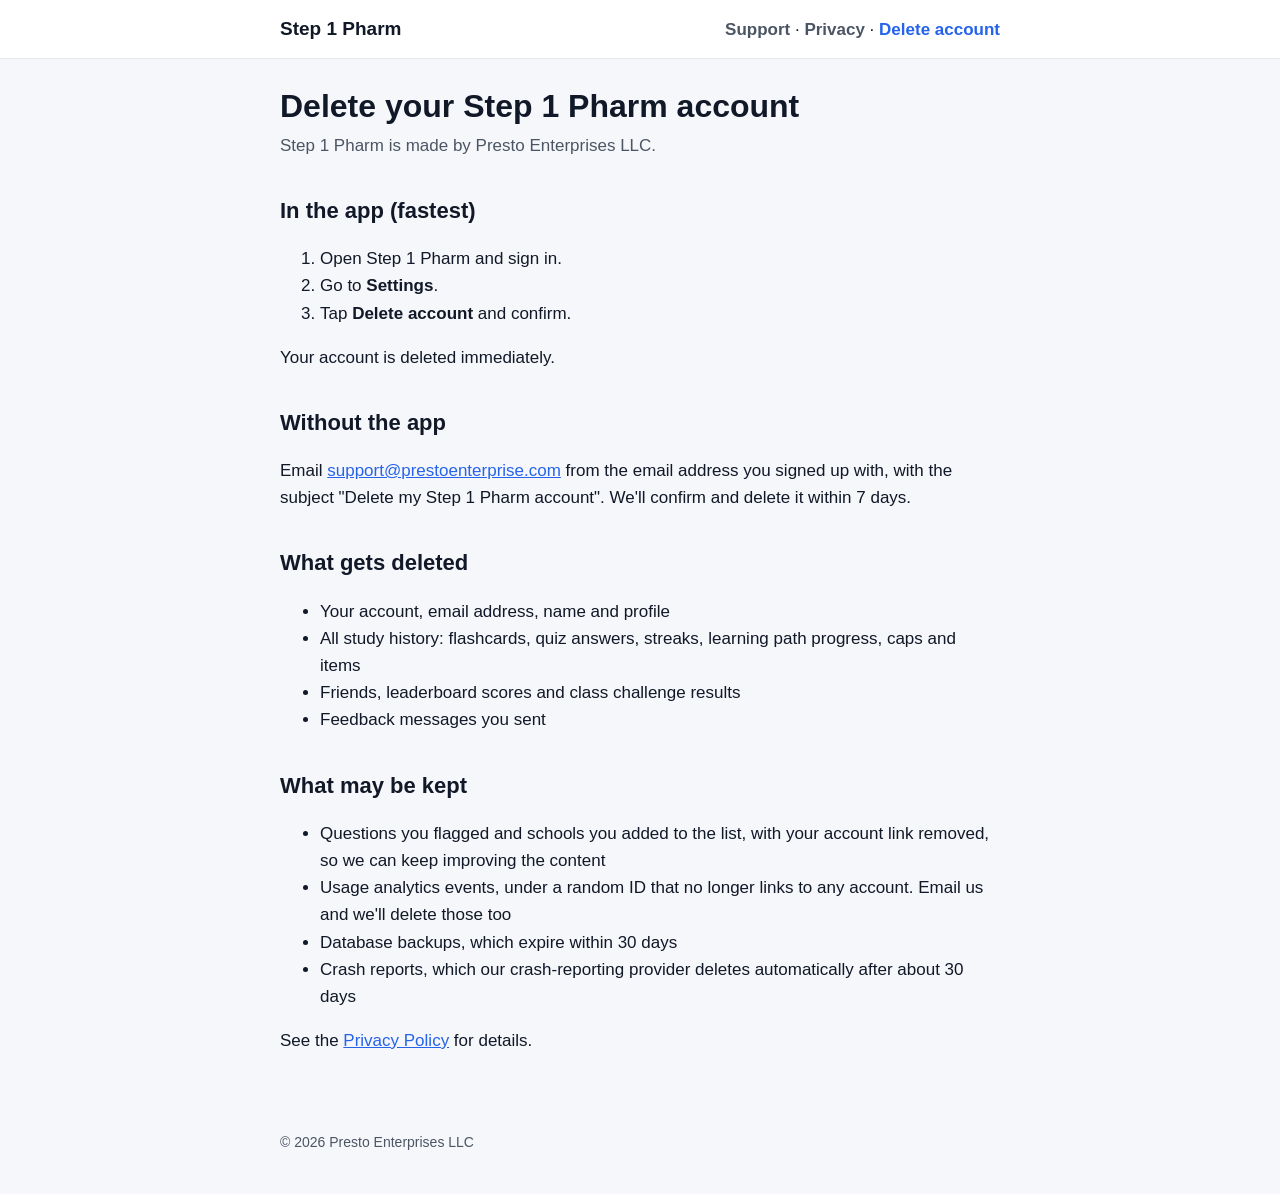
==== delete-account.html @ 6621ce79 "Support, privacy policy and account deletion pages" ====
<!doctype html>
<html lang="en">
<head>
<meta charset="utf-8">
<meta name="viewport" content="width=device-width, initial-scale=1">
<title>Delete Your Account · Step 1 Pharm</title>
<meta name="description" content="How to delete your Step 1 Pharm account and data.">
<link rel="stylesheet" href="style.css">
</head>
<body>
<header><div class="bar">
  <a class="brand" href="./">Step 1 Pharm</a>
  <nav><a href="./">Support</a> · <a href="privacy.html">Privacy</a> · <a href="delete-account.html" aria-current="page">Delete account</a></nav>
</div></header>
<main>
<h1>Delete your Step 1 Pharm account</h1>
<p class="meta">Step 1 Pharm is made by Presto Enterprises LLC.</p>

<h2>In the app (fastest)</h2>
<ol>
  <li>Open Step 1 Pharm and sign in.</li>
  <li>Go to <strong>Settings</strong>.</li>
  <li>Tap <strong>Delete account</strong> and confirm.</li>
</ol>
<p>Your account is deleted immediately.</p>

<h2>Without the app</h2>
<p>Email <a href="mailto:support@prestoenterprise.com?subject=Delete%20my%20Step%201%20Pharm%20account">support@prestoenterprise.com</a> from the email address you signed up with, with the subject "Delete my Step 1 Pharm account". We'll confirm and delete it within 7 days.</p>

<h2>What gets deleted</h2>
<ul>
  <li>Your account, email address, name and profile</li>
  <li>All study history: flashcards, quiz answers, streaks, learning path progress, caps and items</li>
  <li>Friends, leaderboard scores and class challenge results</li>
  <li>Feedback messages you sent</li>
</ul>

<h2>What may be kept</h2>
<ul>
  <li>Questions you flagged and schools you added to the list, with your account link removed, so we can keep improving the content</li>
  <li>Usage analytics events, under a random ID that no longer links to any account. Email us and we'll delete those too</li>
  <li>Database backups, which expire within 30 days</li>
  <li>Crash reports, which our crash-reporting provider deletes automatically after about 30 days</li>
</ul>
<p>See the <a href="privacy.html">Privacy Policy</a> for details.</p>
</main>
<footer>© 2026 Presto Enterprises LLC</footer>
</body>
</html>
---- style.css ----
:root { --ink: #111827; --muted: #4b5563; --line: #e5e7eb; --accent: #2563eb; --bg: #f6f7fb; --card: #ffffff; }
@media (prefers-color-scheme: dark) { :root { --ink: #f3f4f6; --muted: #9ca3af; --line: #374151; --accent: #60a5fa; --bg: #0f172a; --card: #111827; } }
* { box-sizing: border-box; }
body { margin: 0; background: var(--bg); color: var(--ink); font: 17px/1.6 -apple-system, BlinkMacSystemFont, "Segoe UI", Inter, Roboto, sans-serif; }
header { background: var(--card); border-bottom: 1px solid var(--line); }
.bar { max-width: 760px; margin: 0 auto; padding: 14px 20px; display: flex; flex-wrap: wrap; gap: 8px 20px; align-items: center; }
.brand { font-weight: 800; font-size: 19px; color: var(--ink); text-decoration: none; margin-right: auto; }
nav a { color: var(--muted); text-decoration: none; font-weight: 600; }
nav a:hover, nav a[aria-current="page"] { color: var(--accent); }
main { max-width: 760px; margin: 0 auto; padding: 28px 20px 60px; }
h1 { font-size: 32px; line-height: 1.2; margin: 0 0 6px; }
h2 { font-size: 22px; margin: 34px 0 8px; }
h3 { font-size: 18px; margin: 22px 0 4px; }
.meta { color: var(--muted); margin: 0 0 24px; }
a { color: var(--accent); }
.card { background: var(--card); border: 1px solid var(--line); border-radius: 14px; padding: 18px 20px; margin: 16px 0; }
table { width: 100%; border-collapse: collapse; font-size: 15px; }
.table { overflow-x: auto; }
th, td { text-align: left; vertical-align: top; padding: 10px 8px; border-bottom: 1px solid var(--line); }
th { font-weight: 700; }
footer { max-width: 760px; margin: 0 auto; padding: 0 20px 40px; color: var(--muted); font-size: 14px; }
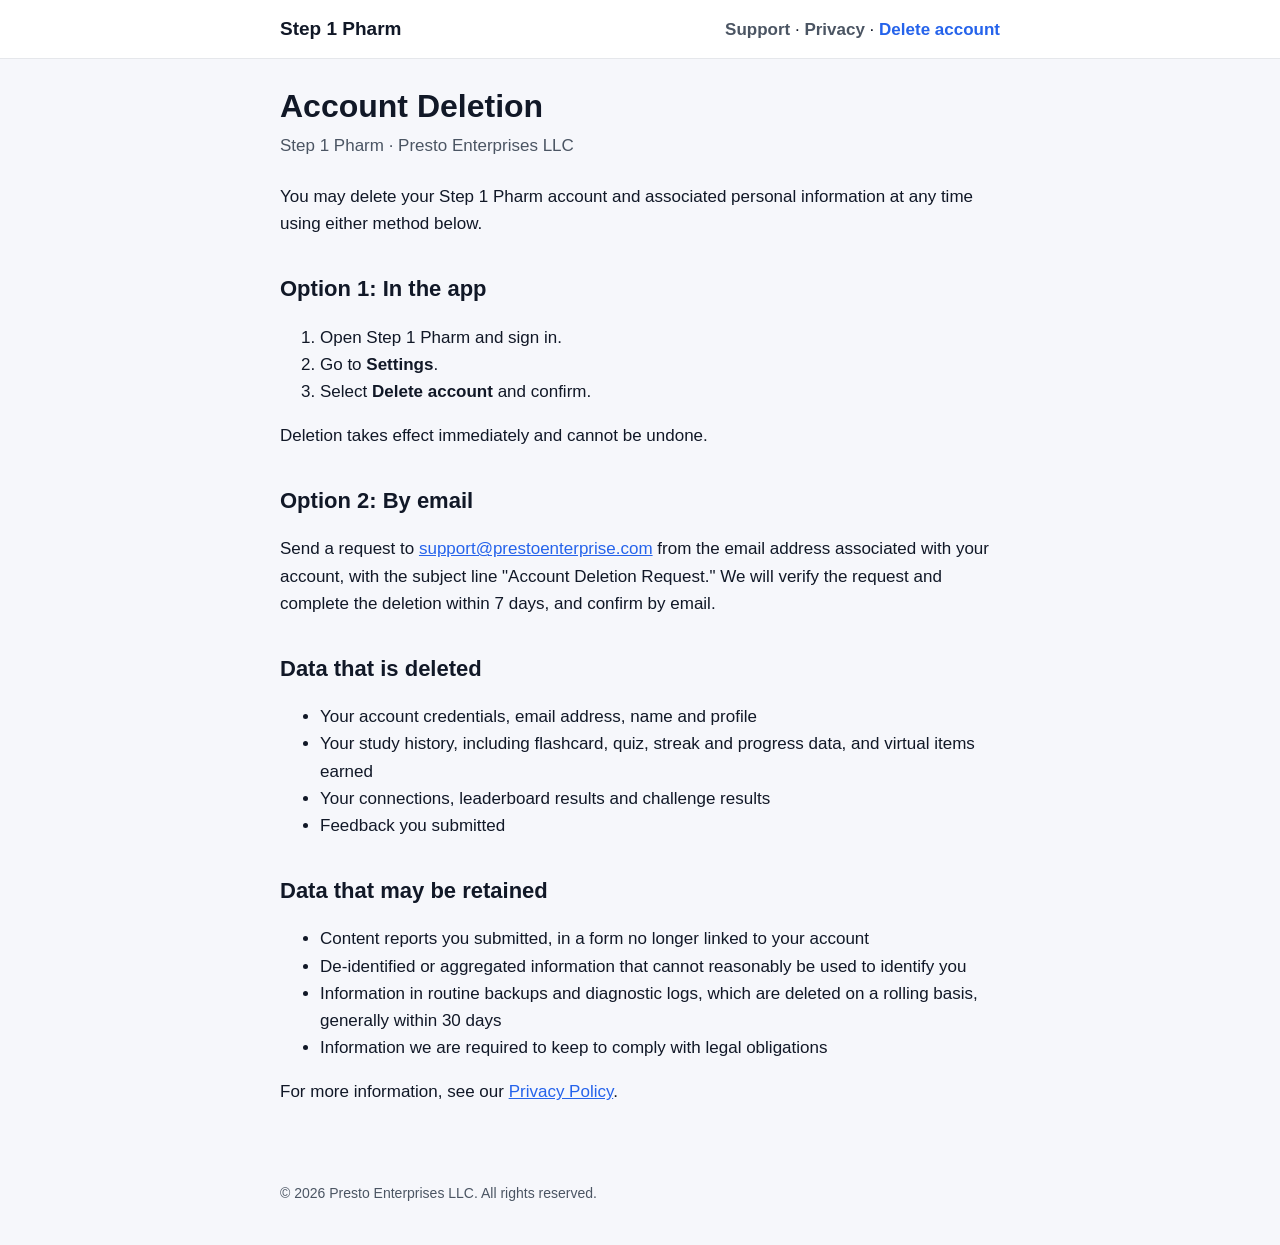
==== commit 7c333862: "Formal privacy policy and account deletion page; no vendor or technical details" ====
--- a/delete-account.html
+++ b/delete-account.html
@@ -3,7 +3,7 @@
 <head>
 <meta charset="utf-8">
 <meta name="viewport" content="width=device-width, initial-scale=1">
-<title>Delete Your Account · Step 1 Pharm</title>
+<title>Account Deletion · Step 1 Pharm</title>
 <meta name="description" content="How to delete your Step 1 Pharm account and data.">
 <link rel="stylesheet" href="style.css">
 </head>
@@ -13,37 +13,39 @@
   <nav><a href="./">Support</a> · <a href="privacy.html">Privacy</a> · <a href="delete-account.html" aria-current="page">Delete account</a></nav>
 </div></header>
 <main>
-<h1>Delete your Step 1 Pharm account</h1>
-<p class="meta">Step 1 Pharm is made by Presto Enterprises LLC.</p>
+<h1>Account Deletion</h1>
+<p class="meta">Step 1 Pharm · Presto Enterprises LLC</p>
 
-<h2>In the app (fastest)</h2>
+<p>You may delete your Step 1 Pharm account and associated personal information at any time using either method below.</p>
+
+<h2>Option 1: In the app</h2>
 <ol>
   <li>Open Step 1 Pharm and sign in.</li>
   <li>Go to <strong>Settings</strong>.</li>
-  <li>Tap <strong>Delete account</strong> and confirm.</li>
+  <li>Select <strong>Delete account</strong> and confirm.</li>
 </ol>
-<p>Your account is deleted immediately.</p>
+<p>Deletion takes effect immediately and cannot be undone.</p>
 
-<h2>Without the app</h2>
-<p>Email <a href="mailto:support@prestoenterprise.com?subject=Delete%20my%20Step%201%20Pharm%20account">support@prestoenterprise.com</a> from the email address you signed up with, with the subject "Delete my Step 1 Pharm account". We'll confirm and delete it within 7 days.</p>
+<h2>Option 2: By email</h2>
+<p>Send a request to <a href="mailto:support@prestoenterprise.com?subject=Account%20Deletion%20Request">support@prestoenterprise.com</a> from the email address associated with your account, with the subject line "Account Deletion Request." We will verify the request and complete the deletion within 7 days, and confirm by email.</p>
 
-<h2>What gets deleted</h2>
+<h2>Data that is deleted</h2>
 <ul>
-  <li>Your account, email address, name and profile</li>
-  <li>All study history: flashcards, quiz answers, streaks, learning path progress, caps and items</li>
-  <li>Friends, leaderboard scores and class challenge results</li>
-  <li>Feedback messages you sent</li>
+  <li>Your account credentials, email address, name and profile</li>
+  <li>Your study history, including flashcard, quiz, streak and progress data, and virtual items earned</li>
+  <li>Your connections, leaderboard results and challenge results</li>
+  <li>Feedback you submitted</li>
 </ul>
 
-<h2>What may be kept</h2>
+<h2>Data that may be retained</h2>
 <ul>
-  <li>Questions you flagged and schools you added to the list, with your account link removed, so we can keep improving the content</li>
-  <li>Usage analytics events, under a random ID that no longer links to any account. Email us and we'll delete those too</li>
-  <li>Database backups, which expire within 30 days</li>
-  <li>Crash reports, which our crash-reporting provider deletes automatically after about 30 days</li>
+  <li>Content reports you submitted, in a form no longer linked to your account</li>
+  <li>De-identified or aggregated information that cannot reasonably be used to identify you</li>
+  <li>Information in routine backups and diagnostic logs, which are deleted on a rolling basis, generally within 30 days</li>
+  <li>Information we are required to keep to comply with legal obligations</li>
 </ul>
-<p>See the <a href="privacy.html">Privacy Policy</a> for details.</p>
+<p>For more information, see our <a href="privacy.html">Privacy Policy</a>.</p>
 </main>
-<footer>© 2026 Presto Enterprises LLC</footer>
+<footer>© 2026 Presto Enterprises LLC. All rights reserved.</footer>
 </body>
 </html>
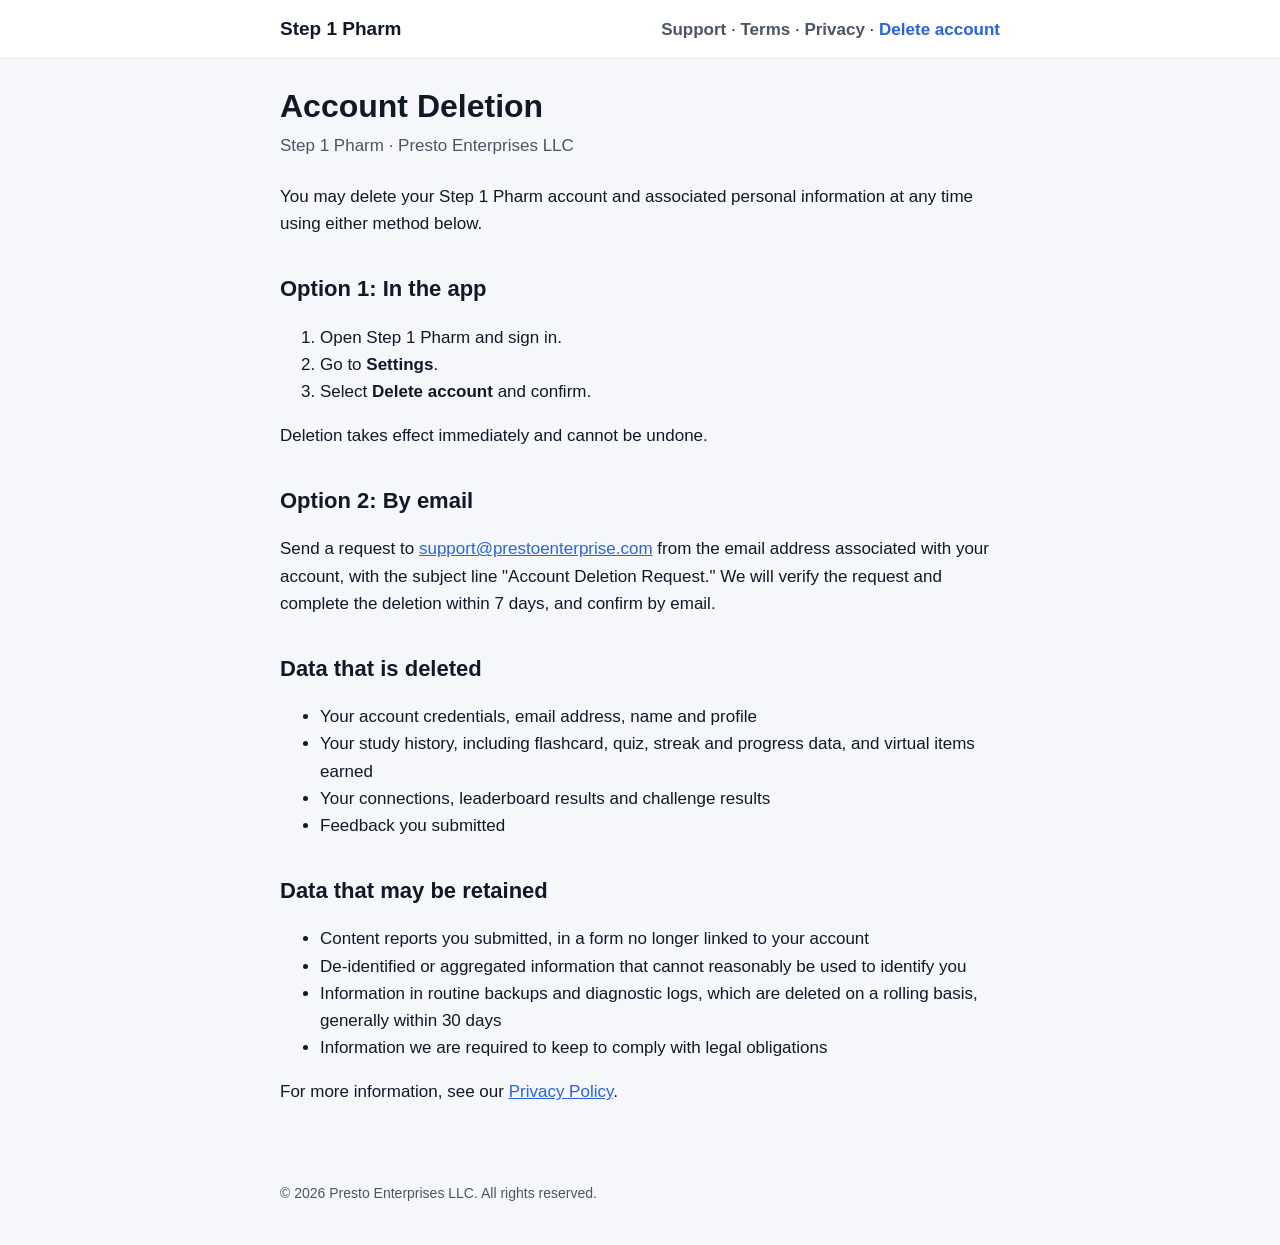
==== commit 15da670b: "Terms of Use; Terms link on every page" ====
--- a/delete-account.html
+++ b/delete-account.html
@@ -10,7 +10,7 @@
 <body>
 <header><div class="bar">
   <a class="brand" href="./">Step 1 Pharm</a>
-  <nav><a href="./">Support</a> · <a href="privacy.html">Privacy</a> · <a href="delete-account.html" aria-current="page">Delete account</a></nav>
+  <nav><a href="./">Support</a> · <a href="terms.html">Terms</a> · <a href="privacy.html">Privacy</a> · <a href="delete-account.html" aria-current="page">Delete account</a></nav>
 </div></header>
 <main>
 <h1>Account Deletion</h1>
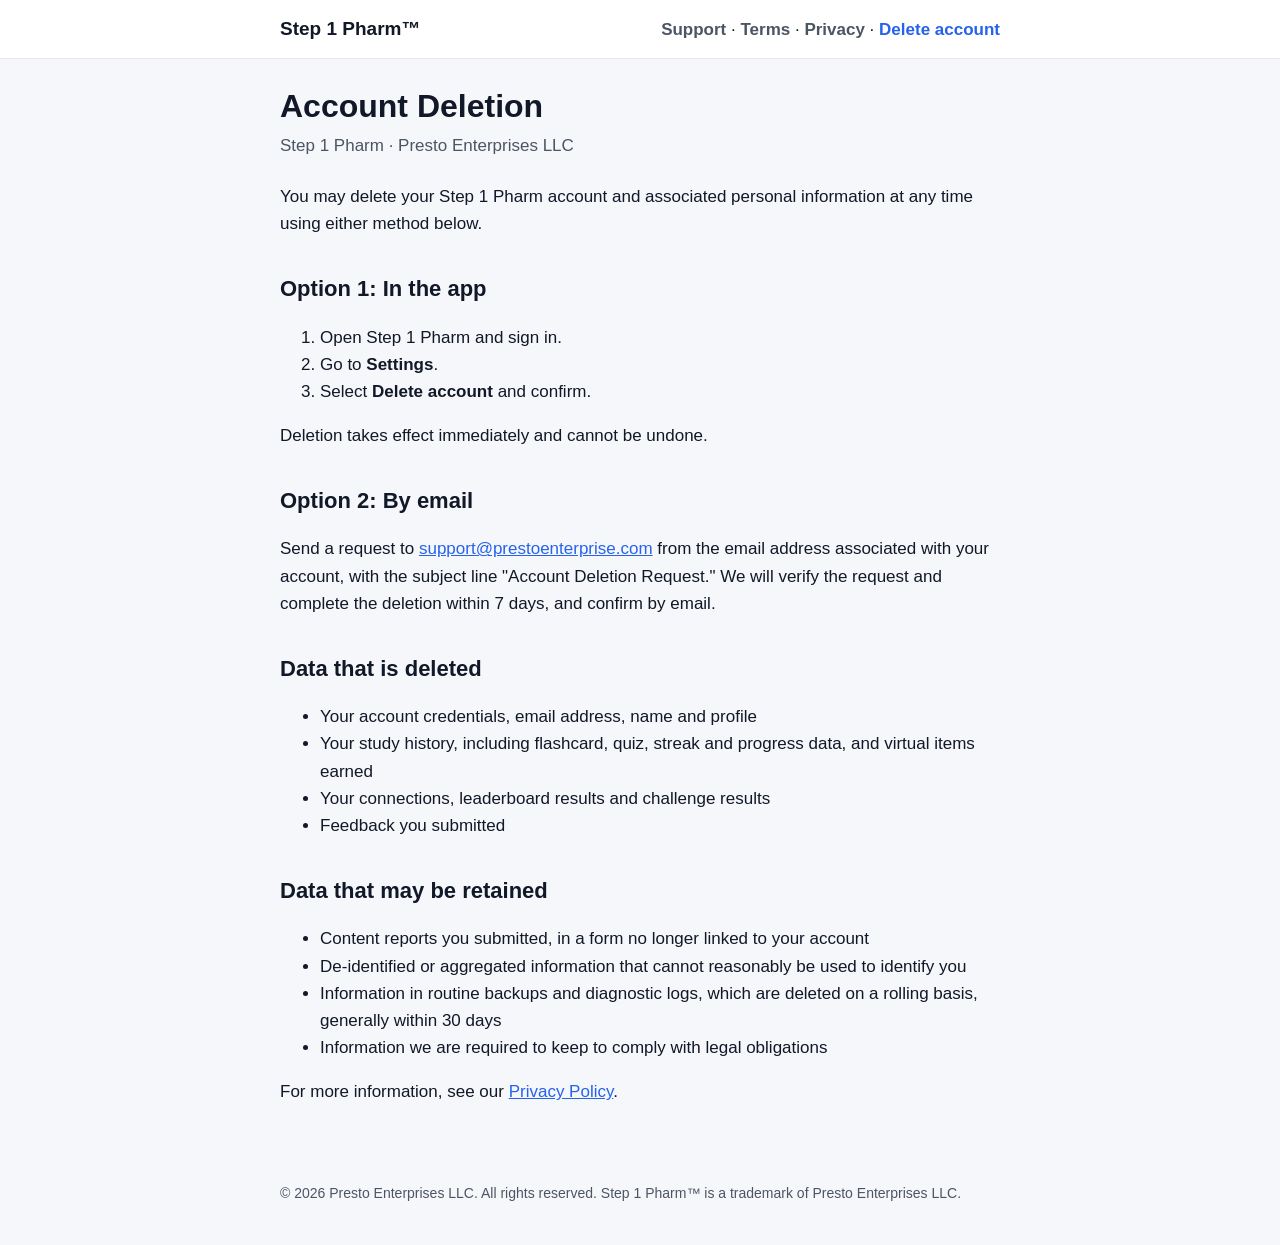
==== commit 130b5c11: "Trademark notice on all pages" ====
--- a/delete-account.html
+++ b/delete-account.html
@@ -9,7 +9,7 @@
 </head>
 <body>
 <header><div class="bar">
-  <a class="brand" href="./">Step 1 Pharm</a>
+  <a class="brand" href="./">Step 1 Pharm™</a>
   <nav><a href="./">Support</a> · <a href="terms.html">Terms</a> · <a href="privacy.html">Privacy</a> · <a href="delete-account.html" aria-current="page">Delete account</a></nav>
 </div></header>
 <main>
@@ -46,6 +46,6 @@
 </ul>
 <p>For more information, see our <a href="privacy.html">Privacy Policy</a>.</p>
 </main>
-<footer>© 2026 Presto Enterprises LLC. All rights reserved.</footer>
+<footer>© 2026 Presto Enterprises LLC. All rights reserved. Step 1 Pharm™ is a trademark of Presto Enterprises LLC.</footer>
 </body>
 </html>
